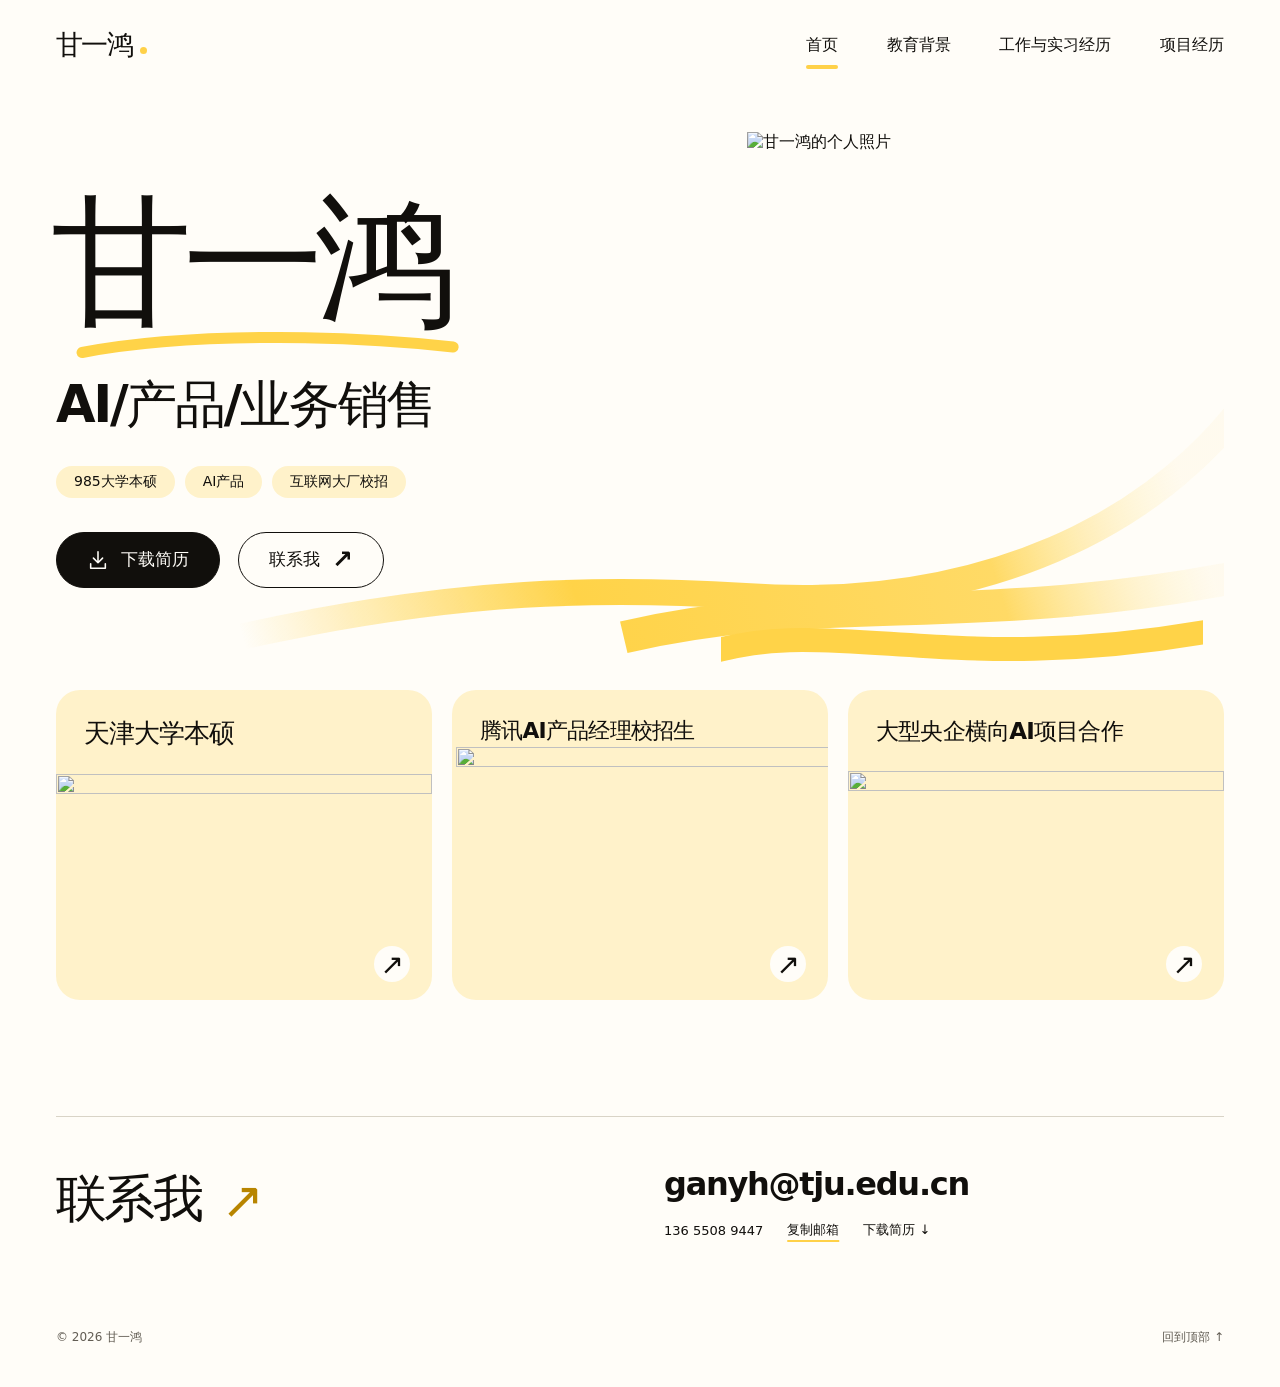
==== index.html @ 257f1004 "Publish standalone portfolio at /portfolio" ====
<!doctype html>
<html lang="zh-CN">
<head>
<meta charset="UTF-8">
<meta name="viewport" content="width=device-width, initial-scale=1, viewport-fit=cover">
<meta name="theme-color" content="#fffdf8">
<meta name="description" content="甘一鸿，天津大学本硕，职业方向：AI、产品、业务销售。腾讯Cheso与数势科技产品经历，以及国际工程合同风险分析系统企业合作项目。">
<meta property="og:title" content="首页 · 甘一鸿">
<meta property="og:description" content="天津大学本硕 · AI产品 · 互联网大厂校招">
<meta property="og:type" content="website">
<title>首页 · 甘一鸿</title>
<link rel="icon" href="assets/favicon.svg" type="image/svg+xml">
<link rel="stylesheet" href="theme.css">
<script src="app.js" defer></script>
<link rel="canonical" href="https://agan0615.github.io/portfolio/">
<meta property="og:url" content="https://agan0615.github.io/portfolio/">
<meta property="og:image" content="https://agan0615.github.io/portfolio/assets/portrait-hd.webp">
</head>
<body class="page-index">
<a class="skip-link" href="#main">跳转到主要内容</a>
<div class="reading-progress" aria-hidden="true"></div>
<header class="site-header" id="top"><div class="header-inner wrap">
<a class="brand" href="index.html" aria-label="甘一鸿的个人网站首页">甘一鸿<span class="brand-dot" aria-hidden="true"></span></a>
<button class="menu-toggle" type="button" aria-expanded="false" aria-controls="main-nav" hidden><span>菜单</span><span class="menu-lines" aria-hidden="true"></span></button>
<nav class="main-nav" id="main-nav" aria-label="主导航"><a href="index.html" aria-current="page">首页</a><a href="education.html">教育背景</a><a href="experience.html">工作与实习经历</a><a href="projects.html">项目经历</a></nav>
</div></header>
<main id="main"><section class="home-hero wrap" aria-labelledby="home-name">
<svg class="hero-ribbon" viewBox="0 0 1440 640" fill="none" aria-hidden="true"><defs><linearGradient id="ribbon-gold" x1="220" y1="600" x2="1330" y2="250" gradientUnits="userSpaceOnUse"><stop stop-color="#ffd348" stop-opacity="0"/><stop offset=".35" stop-color="#ffd348"/><stop offset=".78" stop-color="#ffda66"/><stop offset="1" stop-color="#fff4d1" stop-opacity=".25"/></linearGradient></defs><path d="M230 630C500 570 680 570 850 580C1130 600 1370 500 1495 300" stroke="url(#ribbon-gold)" stroke-width="32"/><path d="M700 631C950 572 1140 624 1495 549" stroke="url(#ribbon-gold)" stroke-width="40"/></svg>
<div class="home-intro hero-enter">
<h1 id="home-name">甘一鸿<svg viewBox="0 0 500 35" fill="none" aria-hidden="true"><path d="M14 27C140 3 332 3 483 20" stroke="#ffd348" stroke-width="14" stroke-linecap="round"/></svg></h1>
<p class="home-role home-directions">AI/产品/业务销售</p>
<ul class="personal-tags" aria-label="个人标签"><li>985大学本硕</li><li>AI产品</li><li>互联网大厂校招</li></ul>
<div class="hero-actions"><a class="button button-primary" href="assets/resume.pdf" download="甘一鸿-个人简历.pdf"><svg viewBox="0 0 24 24" fill="none" aria-hidden="true"><path d="M12 3v12m-5-5 5 5 5-5M4 16v5h16v-5" stroke="currentColor" stroke-width="1.7" stroke-linecap="round" stroke-linejoin="round"/></svg>下载简历</a><a class="button button-outline" href="#contact">联系我 <span aria-hidden="true">↗</span></a></div>
</div>
<div class="portrait-stage hero-enter" style="--enter-delay:120ms"><img class="profile-portrait" src="assets/portrait-hd.webp" width="1145" height="1374" alt="甘一鸿的个人照片" fetchpriority="high"><svg class="portrait-front-ribbon" viewBox="0 0 600 75" fill="none" aria-hidden="true"><path d="M-30 58C135 0 280 90 635 22" stroke="#ffd348" stroke-width="30"/></svg></div>
</section>
<nav class="chapter-gallery wrap" aria-label="了解我的经历">
<a class="chapter-link" href="education.html"><h2>天津大学本硕</h2><img src="assets/academic-art.webp" width="960" height="640" alt="" loading="lazy"><span class="chapter-arrow" aria-hidden="true">↗</span></a>
<a class="chapter-link" href="experience.html"><h2>腾讯AI产品经理校招生</h2><img src="assets/creative-art.webp" width="960" height="640" alt="" loading="lazy"><span class="chapter-arrow" aria-hidden="true">↗</span></a>
<a class="chapter-link" href="projects.html"><h2>大型央企横向<wbr>AI项目合作</h2><img src="assets/contract-art.webp" width="960" height="640" alt="" loading="lazy"><span class="chapter-arrow" aria-hidden="true">↗</span></a>
</nav>




</main>
<section class="contact-strip wrap" id="contact" aria-labelledby="contact-title">
<div><h2 id="contact-title">联系我<span aria-hidden="true">↗</span></h2></div>
<div class="contact-links"><a href="mailto:ganyh@tju.edu.cn" class="contact-email">ganyh@tju.edu.cn</a><div class="contact-small"><a href="tel:+8613655089447">136 5508 9447</a><button class="text-link" id="copy-email" type="button" hidden>复制邮箱</button><a href="assets/resume.pdf" download="甘一鸿-个人简历.pdf">下载简历 ↓</a></div><p class="copy-status" id="copy-status" role="status" aria-live="polite"></p></div>
</section>
<footer class="footer wrap"><span>© <span id="current-year">2026</span> 甘一鸿</span><a href="#top">回到顶部 ↑</a></footer>
<dialog class="image-dialog" aria-labelledby="image-dialog-title"><div class="image-dialog-heading"><h2 id="image-dialog-title">系统界面</h2><div class="image-dialog-actions"><button type="button" class="image-size-toggle" aria-pressed="false">原图尺寸</button><button type="button" class="dialog-close" aria-label="关闭大图">关闭 <span aria-hidden="true">×</span></button></div></div><div class="dialog-canvas" tabindex="0" aria-label="图片区域，可滚动查看"><img alt="" class="dialog-image"></div></dialog>
</body>
</html>
---- theme.css ----
:root {
  --paper: oklch(0.993 0.007 88);
  --ink: oklch(0.17 0.008 82);
  --muted: oklch(0.48 0.016 83);
  --yellow: oklch(0.88 0.157 88);
  --soft-yellow: oklch(0.965 0.055 89);
  --line: oklch(0.87 0.018 86);
  --ease: cubic-bezier(0.16,1,0.3,1);
  --page-width: 1376px;
  color-scheme: light;
  font-family: "Microsoft YaHei","PingFang SC","Noto Sans SC",system-ui,sans-serif;
  color: var(--ink);
  background: var(--paper);
  font-synthesis: none;
  -webkit-font-smoothing: antialiased;
  scroll-behavior: smooth;
  scroll-padding-top: 112px;
}
*,*::before,*::after { box-sizing: border-box; }
body { margin: 0; }
a { color: inherit; text-decoration: none; }
button { font: inherit; color: inherit; cursor: pointer; }
button,a { -webkit-tap-highlight-color: transparent; touch-action: manipulation; }
button { border: 0; }
img { display: block; max-width: 100%; }
svg { display: block; }
h1,h2,h3,h4,p,figure { margin: 0; }
h1,h2,h3,h4 { text-wrap: balance; }
p { line-height: 1.85; }
ul,ol { padding: 0; margin: 0; }
[hidden] { display: none !important; }
::selection { background: var(--yellow); color: var(--ink); }
:focus-visible { outline: 3px solid var(--ink); outline-offset: 6px; }
.wrap { width: min(calc(100% - 112px),var(--page-width)); margin-inline: auto; }
.sr-only { position: absolute; width: 1px; height: 1px; margin: -1px; overflow: hidden; clip: rect(0,0,0,0); white-space: nowrap; }
.skip-link { position: fixed; z-index: 100; top: -80px; left: 20px; padding: 14px 22px; color: var(--paper); background: var(--ink); border-radius: 8px; }
.skip-link:focus { top: 12px; }
.reading-progress { height: 3px; position: fixed; inset: 0 0 auto; z-index: 50; background: var(--yellow); transform: scaleX(var(--progress,0)); transform-origin: left; pointer-events: none; }
.site-header { position: sticky; top: 0; z-index: 30; background: var(--paper); transition: box-shadow 240ms var(--ease),background 240ms var(--ease); }
.site-header.is-scrolled { box-shadow: 0 1px 0 var(--line); background: oklch(0.993 0.007 88 / 0.96); backdrop-filter: blur(16px); }
.header-inner { min-height: 90px; display: flex; align-items: center; justify-content: space-between; gap: 32px; }
.brand { display: inline-flex; align-items: baseline; gap: 8px; white-space: nowrap; font-size: 27px; font-weight: 800; letter-spacing: -.06em; }
.brand-dot { width: 7px; height: 7px; border-radius: 50%; background: var(--yellow); }
.main-nav { display: flex; align-items: center; gap: clamp(22px,3.8vw,58px); }
.main-nav a { position: relative; padding: 19px 0; font-weight: 650; font-size: 16px; white-space: nowrap; }
.main-nav a::after { content: ""; position: absolute; bottom: 6px; left: 0; width: 100%; height: 4px; background: var(--yellow); transform: scaleX(0); transform-origin: left; transition: transform 230ms var(--ease); border-radius: 2px; }
.main-nav a[aria-current]::after,.main-nav a:hover::after { transform: scaleX(1); }
.menu-toggle { display: inline-flex; align-items: center; gap: 12px; min-height: 44px; background: transparent; padding: 4px 0 4px 16px; }
.menu-lines { display: block; width: 20px; height: 10px; border-block: 1.5px solid currentColor; transition: transform 200ms var(--ease); }
.menu-toggle[aria-expanded="true"] .menu-lines { transform: rotate(-12deg); }
.button { display: inline-flex; align-items: center; justify-content: center; gap: 12px; min-height: 56px; padding: 12px 30px; border-radius: 100px; font-size: 17px; font-weight: 650; border: 1.5px solid var(--ink); transition: transform 220ms var(--ease),background 220ms var(--ease),box-shadow 220ms var(--ease); }
.button svg { width: 22px; height: 22px; }
.button span[aria-hidden] { font-size: 25px; line-height: 1; }
.button-primary { color: var(--paper); background: var(--ink); }
.button-outline { background: transparent; }
.button-small { font-size: 14px; min-height: 46px; padding: 8px 22px; }
.text-link { display: inline-flex; gap: 12px; align-items: center; padding-block: 8px; background: transparent; border: 0; font-weight: 600; text-decoration: underline; text-decoration-color: var(--yellow); text-underline-offset: 6px; text-decoration-thickness: 2px; }
.home-hero { position: relative; isolation: isolate; background: var(--paper); min-height: 590px; display: grid; grid-template-columns: 1.2fr 1fr; align-items: center; gap: 16px; padding-block: 28px 32px; }
.hero-ribbon { position: absolute; inset: 0; height: 100%; width: 100%; z-index: -1; pointer-events: none; transform: translate3d(0,var(--hero-shift,0px),0); }
.home-intro { position: relative; z-index: 3; padding-block: 20px; }
.home-intro h1 { display: inline-block; position: relative; font-size: clamp(88px,11vw,156px); font-weight: 900; line-height: 1.2; letter-spacing: -.065em; margin-left: -.035em; padding-bottom: 16px; }
.home-intro h1 svg { position: absolute; left: 5%; bottom: 2px; width: 100%; height: 32px; z-index: -1; }
.home-role { font-size: clamp(38px,5vw,72px); font-weight: 800; letter-spacing: -.055em; line-height: 1.45; margin-top: 4px; white-space: nowrap; }
.home-role.home-directions { font-size: clamp(30px,4vw,58px); letter-spacing: -.045em; }
@media (max-width: 699px) {
  .home-role.home-directions { font-size: clamp(27px,8.2vw,42px); }
}
.personal-tags { display: flex; flex-wrap: wrap; gap: 10px; list-style: none; margin-top: 24px; }
.personal-tags li { background: var(--soft-yellow); padding: 7px 18px; border-radius: 100px; font-size: 14px; white-space: nowrap; }
.hero-actions { display: flex; flex-wrap: wrap; gap: 18px; margin-top: 34px; }
.portrait-stage { position: relative; align-self: end; justify-self: center; width: min(100%,430px); margin-bottom: 0; background: var(--paper); }
.original-portrait { width: 100%; height: auto; aspect-ratio: 5 / 6; mix-blend-mode: multiply; }
.portrait-front-ribbon { position: absolute; width: 112%; height: 60px; bottom: -22px; left: -6%; }
.chapter-gallery { display: grid; grid-template-columns: repeat(3,minmax(0,1fr)); gap: 20px; padding-top: 10px; padding-bottom: 16px; }
.chapter-link { position: relative; isolation: isolate; display: block; height: 310px; background: var(--soft-yellow); border-radius: 24px; overflow: hidden; transition: background 220ms var(--ease); }
.chapter-link h2 { position: relative; z-index: 2; padding: 26px 28px 0; font-size: clamp(22px,2.05vw,30px); line-height: 1.35; letter-spacing: -.035em; }
.chapter-link h2 span { display: block; font-size: .82em; margin-top: 3px; }
.chapter-link img { position: absolute; width: 100%; max-width: none; height: auto; left: 0; bottom: -25px; z-index: -1; transition: transform 600ms var(--ease); }
.chapter-link:nth-child(2) img { width: 102%; left: 1%; bottom: -3px; }
.chapter-link:nth-child(3) img { width: 100%; bottom: -22px; }
.chapter-arrow { position: absolute; right: 22px; bottom: 18px; width: 36px; height: 36px; display: grid; place-items: center; font-size: 28px; background: var(--paper); border-radius: 50%; transition: transform 220ms var(--ease); }
.page-heading { display: flex; align-items: center; justify-content: space-between; gap: 24px; padding-block: 48px 40px; }
.page-heading h1 { font-size: clamp(36px,4.2vw,60px); font-weight: 800; letter-spacing: -.06em; line-height: 1.25; }
.period-pill,.subtle-tag { display: inline-block; border-radius: 100px; background: var(--soft-yellow); padding: 7px 17px; font-size: 14px; font-weight: 500; white-space: nowrap; }
.page-anchors { display: flex; align-items: center; gap: 10px; }
.page-anchors a { font-size: 14px; padding: 10px 18px; border: 1px solid var(--line); border-radius: 100px; }
.page-anchors a:hover { background: var(--soft-yellow); border-color: var(--yellow); }
.image-frame { position: relative; overflow: hidden; background: oklch(0.96 0.018 87); }
.image-frame img { width: 100%; height: auto; }
.image-fallback { display: grid; place-items: center; min-height: 180px; padding: 24px; font-size: 15px; line-height: 1.6; text-align: center; color: var(--muted); overflow-wrap: anywhere; }
.education-hero { display: grid; grid-template-columns: .8fr 1.2fr; align-items: center; gap: 40px; padding-block: 20px 72px; }
.education-identity { position: relative; padding-left: 20px; }
.education-identity h2 { font-size: clamp(50px,5.8vw,84px); letter-spacing: -.065em; font-weight: 800; line-height: 1.2; }
.education-identity p { font-size: 27px; margin-top: 20px; }
.education-identity .subtle-tag { margin-top: 20px; }
.education-identity svg { width: 80%; margin-top: 20px; }
.education-photo { border-radius: 32px 100px 32px 32px; box-shadow: 18px 18px 0 var(--soft-yellow); }
.education-photo img { aspect-ratio: 1.5; object-fit: cover; }
.degree-section { max-width: 1060px; }
.degree-entry { display: grid; grid-template-columns: .75fr 1.5fr; gap: 48px; padding-block: 44px; border-top: 1px solid var(--line); }
.degree-label { display: flex; flex-direction: column; gap: 12px; }
.degree-label > span { font-size: 36px; font-weight: 750; letter-spacing: -.04em; }
.degree-label time { color: var(--muted); font-size: 15px; font-variant-numeric: tabular-nums; }
.degree-content h2 { font-size: 29px; display: flex; align-items: center; flex-wrap: wrap; gap: 16px; }
.degree-content p { max-width: 560px; font-size: 16px; color: var(--muted); }
.degree-school { margin-block: 12px 16px; }
.degree-content .text-link { margin-top: 18px; font-size: 14px; }
.award-section { position: relative; display: flex; align-items: center; justify-content: space-between; gap: 36px; padding: 28px 48px; margin-block: 56px 48px; border-radius: 24px; background: var(--yellow); }
.award-year { font-size: clamp(56px,7vw,100px); line-height: 1; font-weight: 800; letter-spacing: -.07em; }
.award-section h2 { font-size: clamp(24px,2.6vw,38px); letter-spacing: -.045em; }
.award-section > svg { width: 76px; height: 76px; }
.campus-wide { height: 330px; border-radius: 24px; }
.campus-wide img { height: 100%; object-fit: cover; object-position: 50% 57%; }
.career-case,.project-page { scroll-margin-top: 120px; }
.case-hero { position: relative; isolation: isolate; overflow: hidden; display: grid; grid-template-columns: 1fr 1fr; align-items: center; gap: 12px; padding: 50px 52px; background: var(--soft-yellow); border-radius: 32px; }
.case-hero-copy { z-index: 2; min-width: 0; }
.case-meta { font-size: 14px; color: var(--muted); margin-bottom: 18px; font-variant-numeric: tabular-nums; }
.case-hero h2 { font-size: clamp(48px,5.2vw,76px); line-height: 1.14; letter-spacing: -.06em; font-weight: 800; }
.tencent-hero h2 span { display: block; font-size: .9em; margin-top: 4px; letter-spacing: -.065em; }
.case-role { font-size: 22px; font-weight: 650; margin-top: 20px; line-height: 1.5; }
.case-summary { font-size: 16px; margin-top: 20px; max-width: 480px; color: oklch(0.4 0.02 83); }
.case-hero .button { margin-top: 24px; }
.case-hero-art { width: 116%; max-width: none; height: auto; margin-left: -4%; transform: rotate(-3deg); }
.case-body { display: grid; grid-template-columns: .7fr 1.3fr; gap: 68px; padding: 76px 24px 56px; }
.case-section-title h3 { font-size: 32px; letter-spacing: -.04em; }
.case-section-title > p { margin-top: 20px; max-width: 240px; color: var(--muted); font-size: 17px; }
.company-legal { display: block; font-size: 13px; color: var(--muted); margin-top: 32px; }
.feature-list { min-width: 0; }
.feature-detail { border-top: 1px solid var(--line); }
.feature-detail:last-child { border-bottom: 1px solid var(--line); }
.feature-detail summary { list-style: none; display: flex; align-items: center; justify-content: space-between; gap: 16px; cursor: pointer; padding: 23px 0; font-size: 23px; font-weight: 650; }
.feature-detail summary::-webkit-details-marker { display: none; }
.feature-detail summary small { display: block; font-size: 13px; font-weight: 400; color: var(--muted); margin-top: 7px; }
.detail-plus { width: 32px; height: 32px; flex: 0 0 auto; border-radius: 50%; background: var(--soft-yellow); display: grid; place-items: center; font-size: 22px; font-weight: 400; transition: transform 240ms var(--ease); }
.feature-detail[open] .detail-plus { transform: rotate(45deg); background: var(--yellow); }
.feature-detail > p { padding: 0 32px 25px 0; font-size: 15px; color: var(--muted); max-width: 65ch; }

/* Tencent: a quiet result overview, followed by three connected case chapters. */
.tencent-outcomes { display: grid; grid-template-columns: repeat(3, minmax(0, 1fr)); margin: 0; padding: 44px 24px 34px; }
.tencent-outcomes > div { display: flex; flex-direction: column-reverse; gap: 10px; padding: 0 30px; }
.tencent-outcomes > div:first-child { padding-left: 0; }
.tencent-outcomes > div + div { border-left: 1px solid var(--line); }
.tencent-outcomes dt { color: var(--muted); font-size: 13px; }
.tencent-outcomes dd { margin: 0; font-size: clamp(28px, 3.4vw, 46px); line-height: 1.2; font-weight: 650; letter-spacing: -.055em; white-space: nowrap; font-variant-numeric: tabular-nums; }
.tencent-outcomes .metric-unit { font-size: .57em; letter-spacing: 0; margin-left: 2px; }
.tencent-outcomes .metric-arrow { color: var(--muted); font-size: .65em; font-weight: 400; }
.case-body.tencent-story { padding-top: 36px; }
.tencent-chapter summary { gap: 18px; }
.chapter-number { color: var(--muted); font-size: 12px; font-weight: 400; align-self: flex-start; padding-top: 8px; font-variant-numeric: tabular-nums; }
.chapter-title { flex: 1; }
.tencent-chapter .detail-plus { flex-shrink: 0; }
.tencent-chapter .detail-copy { padding-left: 32px; padding-right: 0; }
.chapter-results { display: flex; flex-wrap: wrap; gap: 24px 28px; margin: 0; padding-top: 22px; }
.chapter-results > div { display: grid; grid-template-rows: auto 1fr; gap: 7px; flex: 1 1 140px; }
.chapter-results dt { grid-row: 2; }
.chapter-results dd { grid-row: 1; }
.chapter-results dt { color: var(--muted); font-size: 11px; line-height: 1.7; }
.chapter-results dd { margin: 0; color: var(--ink); font-size: 24px; line-height: 1.3; font-weight: 600; white-space: nowrap; font-variant-numeric: tabular-nums; letter-spacing: -.035em; }
.chapter-results dd > span { color: var(--muted); font-size: .7em; font-weight: 400; }
.chapter-results dd > .result-unit { margin-left: 3px; font-size: .55em; }

/* Publications use the visual language of files, with native PDF viewing/downloads. */
.publications { max-width: 1060px; margin-bottom: 52px; }
.publications-disclosure { border-top: 1px solid var(--line); border-bottom: 1px solid var(--line); }
.publications-disclosure > summary { display: flex; align-items: center; justify-content: space-between; gap: 20px; list-style: none; cursor: pointer; padding: 24px 0; }
.publications-disclosure > summary::-webkit-details-marker { display: none; }
.publications-label { display: flex; align-items: baseline; gap: 16px; font-size: 17px; font-weight: 600; }
.publication-count { color: var(--muted); font-size: 12px; font-weight: 400; }
.publications-action { display: flex; align-items: center; gap: 14px; font-size: 13px; font-weight: 500; }
.publications-action .detail-plus { width: 30px; height: 30px; font-size: 20px; }
.publications-disclosure[open] .detail-plus { transform: rotate(45deg); background: var(--yellow); }
.publication-list { display: grid; grid-template-columns: repeat(3, minmax(0, 1fr)); gap: 24px; padding-bottom: 28px; }
.publication-file { min-width: 0; display: grid; grid-template-columns: minmax(0, 1fr) 32px; align-items: start; column-gap: 8px; padding-top: 22px; border-top: 1px solid var(--line); }
.publication-open { display: grid; grid-template-columns: 31px minmax(0, 1fr); align-items: start; gap: 13px; min-width: 0; border-radius: 4px; }
.pdf-icon { width: 31px; height: 38px; color: var(--ink); }
.pdf-icon path { stroke: currentColor; stroke-width: 1.3; stroke-linejoin: round; }
.pdf-icon text { font: 600 9px Arial, sans-serif; fill: currentColor; }
.publication-info { display: block; min-width: 0; }
.publication-title { display: block; overflow: hidden; text-overflow: ellipsis; white-space: nowrap; font-size: 14px; font-weight: 600; line-height: 1.7; }
.publication-journal { display: block; color: var(--muted); font-size: 11px; line-height: 1.8; margin-top: 6px; }
.manuscript-note { white-space: nowrap; }
.publication-download { display: flex; align-items: center; justify-content: center; width: 32px; height: 32px; color: var(--muted); border-radius: 50%; transition: background .2s, color .2s; }
.publication-download svg { width: 16px; height: 16px; stroke: currentColor; stroke-width: 1.5; stroke-linecap: round; stroke-linejoin: round; }
.publication-open:hover .publication-title { text-decoration: underline; text-underline-offset: 4px; }
.publication-download:hover { color: var(--ink); background: var(--yellow); }
@media (max-width: 1000px) {
  .tencent-outcomes > div { padding-inline: 20px; }
  .publication-list { grid-template-columns: 1fr; gap: 0; padding-bottom: 12px; }
  .publication-file { padding-block: 18px; }
  .publication-journal { margin-top: 3px; }
}
@media (max-width: 699px) {
  .tencent-outcomes { grid-template-columns: 1fr; padding: 26px 0 0; }
  .tencent-outcomes > div { flex-direction: row-reverse; justify-content: space-between; align-items: center; gap: 16px; padding: 19px 0; }
  .tencent-outcomes > div + div { border-left: 0; border-top: 1px solid var(--line); }
  .tencent-outcomes dt { max-width: 126px; font-size: 12px; text-align: right; }
  .tencent-outcomes dd { font-size: 30px; letter-spacing: -.04em; }
  .case-body.tencent-story { padding-top: 28px; }
  .tencent-chapter .detail-copy { padding-left: 0; }
  .chapter-number { padding-top: 5px; font-size: 11px; }
  .chapter-results { gap: 20px; padding-top: 20px; }
  .chapter-results > div { flex-basis: 110px; }
  .chapter-results dd { font-size: 23px; }
  .publications { margin-bottom: 28px; }
  .publications-disclosure > summary { padding-block: 21px; gap: 12px; }
  .publications-label { gap: 10px; font-size: 16px; }
  .publications-action { gap: 8px; font-size: 12px; }
}
.career-media { display: grid; grid-template-columns: 3fr 1fr; gap: 20px; }
.cheso-preview { aspect-ratio: 2.65; border-radius: 20px; }
.cheso-preview img { position: absolute; top: 0; left: -100%; width: 200%; max-width: none; height: auto; }
.tencent-photo { border-radius: 20px; }
.tencent-photo img { position: absolute; inset: 0; width: 100%; height: 100%; object-fit: cover; object-position: 50% 55%; }
.shushi-section { padding-top: 104px; }
.company-heading { display: flex; align-items: center; justify-content: space-between; gap: 32px; padding: 0 20px; }
.company-heading h2 { font-size: clamp(40px,4vw,58px); letter-spacing: -.06em; }
.company-heading .case-meta { margin-bottom: 10px; }
.company-heading .case-role { margin-top: 12px; }
.company-heading .company-legal { margin-top: 14px; }
.company-heading > img { width: 180px; height: auto; }
.poc-results { display: grid; grid-template-columns: repeat(3,minmax(0,1fr)); background: var(--ink); color: var(--paper); padding: 36px 48px; border-radius: 24px; margin-top: 40px; gap: 32px; }
.poc-results strong { display: block; font-size: clamp(42px,5vw,72px); font-weight: 750; letter-spacing: -.065em; line-height: 1.2; font-variant-numeric: tabular-nums; }
.poc-results strong span { color: var(--yellow); font-size: .6em; margin-left: 4px; }
.poc-results p { font-size: 14px; opacity: .8; margin-top: 10px; }
.product-story { display: grid; grid-template-columns: 1fr 1.1fr; gap: 64px; align-items: center; margin-top: 72px; }
.product-story h3,.ada-section h3 { font-size: 38px; letter-spacing: -.05em; }
.product-description { font-size: 17px; color: var(--muted); margin-top: 12px; }
.product-story h4 { font-size: 16px; margin-top: 26px; margin-bottom: 8px; }
.product-story-copy > p:not(.product-description),.ada-content p { font-size: 15px; color: var(--muted); }
.product-story .text-link { font-size: 14px; margin-top: 20px; }
.swift-preview { border-radius: 24px; padding: 12px; background: oklch(0.95 0.02 260); transform: rotate(2deg); box-shadow: 0 18px 40px oklch(0.25 0.02 260 / .07); }
.swift-preview img { border-radius: 12px; }
.ada-section { display: grid; grid-template-columns: .7fr 1.3fr; gap: 64px; margin-top: 72px; padding: 42px 0 0; border-top: 1px solid var(--line); }
.ada-section .product-description { max-width: 260px; }
.ada-content p + p { margin-top: 20px; }
.ada-content strong { color: var(--ink); font-weight: 650; }
.contract-hero { grid-template-columns: 1.25fr .9fr; }
.contract-hero h2 { font-size: clamp(36px,4.2vw,60px); line-height: 1.3; }
.contract-hero .case-hero-art { width: 120%; margin-left: -8%; }
.project-results { display: grid; grid-template-columns: repeat(4,minmax(0,1fr)); gap: 28px; padding: 50px 20px 28px; }
.project-results strong { display: block; font-size: clamp(34px,4.2vw,62px); line-height: 1.2; letter-spacing: -.055em; font-weight: 750; font-variant-numeric: tabular-nums; }
.project-results strong span { font-size: 16px; font-weight: 500; margin-left: 5px; letter-spacing: 0; }
.project-results p { font-size: 13px; color: var(--muted); margin-top: 12px; }
.results-note { font-size: 13px; color: var(--muted); padding-inline: 20px; line-height: 1.8; }
.project-report { display: block; padding: 28px; margin-top: 48px; border-radius: 24px; background: var(--soft-yellow); }
.project-report img { border-radius: 12px; }
.media-zoom { cursor: zoom-in; }
.zoom-hint { position: absolute; bottom: 20px; right: 20px; padding: 8px 16px; font-size: 12px; border-radius: 100px; background: var(--ink); color: var(--paper); opacity: 0; transform: translateY(5px); transition: opacity 200ms var(--ease),transform 200ms var(--ease); }
.media-zoom:hover .zoom-hint,.media-zoom:focus-visible .zoom-hint { opacity: 1; transform: translateY(0); }
.project-method { display: grid; grid-template-columns: .45fr 1.55fr; gap: 64px; padding: 72px 20px; }
.project-method h3,.project-outcome h3 { font-size: 30px; letter-spacing: -.04em; }
.project-method > div > p { font-size: 16px; color: var(--muted); max-width: 70ch; }
.solution-flow { display: grid; grid-template-columns: repeat(4,minmax(0,1fr)); list-style: none; margin-top: 40px; gap: 20px; }
.solution-flow li { position: relative; padding-top: 16px; border-top: 2px solid var(--yellow); }
.solution-flow li > span { font-size: 13px; color: var(--muted); }
.solution-flow h4 { font-size: 18px; margin-top: 8px; }
.solution-flow p { font-size: 12px; color: var(--muted); margin-top: 4px; }
.project-outcome { display: grid; grid-template-columns: .8fr 1.2fr; gap: 56px; align-items: center; padding: 42px; border-radius: 24px; background: var(--soft-yellow); }
.time-comparison { margin-top: 20px; display: flex; align-items: baseline; flex-wrap: wrap; gap: 12px; font-size: 23px; line-height: 1.7; }
.time-comparison strong { display: block; width: 100%; font-size: 42px; letter-spacing: -.055em; font-weight: 750; }
.project-outcome > div > p:last-child { font-size: 14px; color: var(--muted); max-width: 350px; margin-top: 20px; }
.project-outcome .image-frame { display: block; border-radius: 12px; box-shadow: 0 12px 30px oklch(0.3 0.03 82 / .06); }
.contact-strip { display: grid; grid-template-columns: 1fr 1fr; gap: 48px; align-items: start; border-top: 1px solid var(--line); padding-top: 48px; margin-top: 100px; }
.contact-strip h2 { display: inline-flex; gap: 20px; align-items: center; font-size: clamp(36px,4vw,54px); letter-spacing: -.05em; }
.contact-strip h2 span { color: oklch(0.65 0.14 83); font-weight: 400; }
.contact-email { font-size: clamp(22px,2.5vw,34px); font-weight: 650; letter-spacing: -.04em; }
.contact-small { display: flex; gap: 24px; flex-wrap: wrap; align-items: center; margin-top: 18px; font-size: 13px; }
.contact-small .text-link { font-weight: 400; padding: 0; }
.copy-status { min-height: 28px; margin-top: 8px; font-size: 12px; color: var(--muted); }
.footer { display: flex; justify-content: space-between; align-items: center; gap: 24px; padding-block: 40px 28px; color: var(--muted); font-size: 12px; }
.footer a { min-height: 44px; display: inline-flex; align-items: center; }
.image-dialog { width: min(95vw,1420px); max-height: 92dvh; padding: 20px; border: 1px solid var(--line); border-radius: 18px; background: var(--paper); color: var(--ink); box-shadow: 0 30px 80px oklch(0.1 0.01 80 / .2); overscroll-behavior: contain; }
.image-dialog::backdrop { background: oklch(0.18 0.01 80 / .7); backdrop-filter: blur(8px); }
.image-dialog-heading { display: flex; align-items: center; justify-content: space-between; gap: 20px; margin-bottom: 16px; }
.image-dialog h2 { font-size: 16px; }
.dialog-close { min-height: 44px; background: var(--soft-yellow); border-radius: 50px; padding: 8px 18px; font-size: 14px; white-space: nowrap; }
.dialog-image { width: 100%; height: auto; border-radius: 8px; }
.hero-enter { animation: entrance 760ms var(--ease) both; animation-delay: var(--enter-delay,0ms); }
.will-reveal { opacity: 0; transform: translateY(24px); transition: opacity 700ms var(--ease),transform 700ms var(--ease); }
.is-revealed { opacity: 1; transform: none; }
@keyframes entrance { from { opacity: 0; transform: translateY(20px); } to { opacity: 1; transform: translateY(0); } }
@media (hover: hover) and (pointer: fine) {
  .button:hover { transform: translateY(-3px); box-shadow: 0 7px 0 oklch(0.88 0.157 88 / .5); }
  .button-outline:hover { background: var(--soft-yellow); }
  .chapter-link:hover { background: oklch(0.94 0.09 88); }
  .chapter-link:hover img { transform: translateY(-8px) rotate(-1.5deg); }
  .chapter-link:hover .chapter-arrow { transform: rotate(45deg); }
}
@media (min-width: 1600px) {
  .home-hero { min-height: 660px; }
  .portrait-stage { width: 460px; }
  .chapter-link { height: 330px; }
}
@media (max-width: 1100px) {
  .wrap { width: calc(100% - 72px); }
  .header-inner { min-height: 80px; }
  .main-nav { gap: 24px; }
  .main-nav a { font-size: 14px; }
  .home-hero { min-height: 520px; }
  .home-intro h1 { font-size: 118px; }
  .home-role { font-size: 52px; }
  .personal-tags { gap: 7px; margin-top: 20px; }
  .personal-tags li { padding: 6px 12px; font-size: 12px; }
  .hero-actions { gap: 12px; margin-top: 26px; }
  .button { min-height: 50px; padding: 10px 23px; font-size: 15px; }
  .portrait-stage { width: min(100%,370px); }
  .chapter-link { height: 260px; border-radius: 20px; }
  .chapter-link h2 { font-size: 23px; padding: 22px 22px 0; }
  .case-hero { padding: 40px 36px; }
  .case-body { padding-inline: 12px; gap: 40px; }
  .case-hero h2 { font-size: 60px; }
  .contract-hero h2 { font-size: 44px; }
  .product-story { gap: 36px; }
  .project-method { gap: 36px; padding-inline: 0; }
  .project-outcome { gap: 32px; padding: 32px; }
}
@media (max-width: 850px) {
  .wrap { width: calc(100% - 48px); }
  .main-nav { gap: 20px; }
  .brand { font-size: 24px; }
  .home-hero { min-height: 470px; grid-template-columns: 1.15fr 1fr; }
  .home-intro h1 { font-size: 94px; }
  .home-role { font-size: 43px; }
  .personal-tags { gap: 6px; }
  .personal-tags li { font-size: 11px; padding: 6px 9px; }
  .hero-actions .button { padding: 10px 19px; font-size: 14px; }
  .portrait-stage { margin-bottom: 22px; }
  .chapter-gallery { gap: 14px; }
  .chapter-link { height: 220px; border-radius: 16px; }
  .chapter-link h2 { font-size: 20px; padding: 20px 18px 0; }
  .chapter-link h2 span { font-size: .75em; }
  .chapter-arrow { right: 14px; bottom: 12px; font-size: 23px; width: 30px; height: 30px; }
  .page-heading { padding-block: 36px 30px; }
  .education-hero { gap: 28px; }
  .education-identity { padding-left: 0; }
  .education-identity h2 { font-size: 56px; }
  .education-photo { border-radius: 24px 70px 24px 24px; box-shadow: 10px 10px 0 var(--soft-yellow); }
  .degree-entry { gap: 32px; }
  .degree-content h2 { font-size: 25px; }
  .award-section { padding: 24px 32px; gap: 24px; }
  .award-section > svg { width: 48px; }
  .case-hero { padding: 32px 28px; }
  .case-hero h2 { font-size: 52px; }
  .case-role { font-size: 19px; }
  .case-summary { font-size: 14px; line-height: 1.9; }
  .case-body { grid-template-columns: .65fr 1.35fr; gap: 32px; padding-block: 48px; }
  .case-section-title h3 { font-size: 27px; }
  .case-section-title > p { font-size: 15px; }
  .feature-detail summary { font-size: 21px; }
  .feature-detail > p { padding-right: 0; }
  .company-heading { padding: 0; }
  .poc-results { padding: 30px; }
  .product-story { gap: 30px; }
  .product-story h3,.ada-section h3 { font-size: 32px; }
  .ada-section { gap: 32px; grid-template-columns: .7fr 1.3fr; }
  .contract-hero { grid-template-columns: 1.35fr 1fr; }
  .contract-hero h2 { font-size: 36px; }
  .project-results { gap: 16px; padding-inline: 0; }
  .project-results strong { font-size: 39px; }
  .project-results strong span { font-size: 13px; margin-left: 3px; }
  .project-results p { font-size: 12px; }
  .results-note { padding: 0; }
  .project-report { padding: 16px; }
  .project-method { grid-template-columns: 1fr; gap: 24px; padding-block: 52px; }
  .project-outcome { grid-template-columns: 1fr; padding: 32px; }
  .time-comparison strong { width: auto; }
  .project-outcome > div > p:last-child { max-width: 100%; }
  .contact-strip { gap: 24px; margin-top: 76px; }
}
@media (max-width: 699px) {
  :root { scroll-padding-top: 90px; }
  .wrap { width: calc(100% - 40px); }
  .header-inner { min-height: 72px; gap: 16px; flex-wrap: wrap; }
  .brand { font-size: 24px; }
  .site-header { position: relative; }
  html[data-enhanced] .site-header { position: sticky; }
  .main-nav { width: 100%; gap: 4px; display: grid; grid-template-columns: 1fr 1fr; padding-bottom: 16px; }
  .main-nav a { font-size: 14px; padding: 12px 8px; }
  .main-nav a::after { bottom: 5px; left: 8px; width: 28px; height: 3px; }
  html[data-enhanced] .main-nav { display: none; position: absolute; left: 0; top: 100%; padding: 12px 20px 20px; background: var(--paper); border-bottom: 1px solid var(--line); box-shadow: 0 12px 20px oklch(0.2 0.02 85 / .04); }
  html[data-enhanced] .main-nav.is-open { display: grid; }
  .home-hero { grid-template-columns: 1fr; gap: 0; padding-top: 20px; padding-bottom: 0; min-height: 0; }
  .home-intro { padding: 8px 0 0; }
  .home-intro h1 { font-size: clamp(84px,23vw,134px); line-height: 1.2; padding-bottom: 12px; }
  .home-intro h1 svg { height: 23px; bottom: 1px; }
  .home-role { font-size: clamp(36px,9.5vw,55px); line-height: 1.5; margin-top: 6px; }
  .personal-tags { margin-top: 16px; gap: 6px; }
  .personal-tags li { font-size: 11px; padding: 6px 10px; }
  .hero-actions { margin-top: 22px; gap: 12px; }
  .hero-actions .button { min-height: 46px; padding: 10px 22px; font-size: 14px; }
  .hero-actions svg { width: 18px; }
  .portrait-stage { width: 240px; justify-self: end; margin-top: 24px; margin-right: 15px; margin-bottom: 18px; }
  .portrait-front-ribbon { height: 45px; bottom: -16px; }
  .hero-ribbon { display: none; }
  .chapter-gallery { grid-template-columns: 1fr; gap: 16px; padding-top: 16px; }
  .chapter-link { height: 210px; border-radius: 20px; }
  .chapter-link h2 { font-size: 25px; padding: 24px 24px 0; max-width: 80%; }
  .chapter-link h2 span { font-size: .78em; }
  .chapter-link img { width: 75%; left: auto; right: -12%; bottom: -25px; }
  .chapter-link:nth-child(2) img { width: 76%; left: auto; right: -8%; bottom: -8px; }
  .chapter-link:nth-child(3) img { width: 80%; right: -15%; bottom: -26px; }
  .chapter-arrow { right: auto; left: 24px; bottom: 22px; width: 34px; height: 34px; font-size: 25px; }
  .page-heading { padding-block: 28px 28px; flex-wrap: wrap; gap: 20px; }
  .page-heading h1 { font-size: clamp(31px,8.3vw,42px); }
  .period-pill { font-size: 12px; padding: 6px 12px; }
  .education-hero { grid-template-columns: 1fr; padding-block: 0 44px; gap: 28px; }
  .education-identity h2 { font-size: 64px; }
  .education-identity p { font-size: 22px; margin-top: 12px; }
  .education-identity .subtle-tag { margin-top: 12px; }
  .education-identity svg { width: 230px; margin-top: 10px; }
  .education-photo { border-radius: 20px 60px 20px 20px; margin-right: 10px; }
  .degree-entry { grid-template-columns: 1fr; gap: 20px; padding-block: 30px; }
  .degree-label { flex-direction: row; align-items: center; justify-content: space-between; gap: 12px; }
  .degree-label > span { font-size: 25px; }
  .degree-label time { font-size: 12px; }
  .degree-content h2 { font-size: 25px; gap: 12px; }
  .degree-content p { font-size: 14px; }
  .degree-school { margin-block: 8px 12px; }
  .award-section { flex-wrap: wrap; gap: 16px; padding: 24px; margin-block: 32px; }
  .award-year { font-size: 64px; }
  .award-section h2 { font-size: 23px; }
  .award-section > svg { position: absolute; right: 24px; top: 22px; height: 50px; }
  .campus-wide { height: 230px; border-radius: 20px; }
  .page-anchors a { font-size: 12px; padding: 8px 14px; }
  .case-hero { grid-template-columns: 1fr; padding: 28px 24px 0; border-radius: 24px; gap: 0; }
  .case-hero h2 { font-size: 54px; }
  .case-role { margin-top: 16px; font-size: 19px; }
  .case-meta { font-size: 12px; margin-bottom: 14px; }
  .case-summary { margin-top: 16px; font-size: 14px; }
  .case-hero .button { margin-top: 20px; }
  .case-hero-art { width: 114%; margin-left: -4%; margin-top: 12px; }
  .case-body { grid-template-columns: 1fr; gap: 28px; padding: 36px 0; }
  .case-section-title > p { max-width: 100%; margin-top: 12px; font-size: 14px; }
  .case-section-title .company-legal { margin-top: 12px; font-size: 11px; }
  .feature-detail summary { padding: 21px 0; font-size: 21px; }
  .feature-detail > p { font-size: 14px; }
  .career-media { grid-template-columns: 1fr; gap: 16px; }
  .cheso-preview { border-radius: 16px; }
  .tencent-photo { height: 180px; border-radius: 16px; }
  .tencent-photo img { object-position: 50% 62%; }
  .shushi-section { padding-top: 64px; }
  .company-heading { align-items: flex-start; gap: 12px; }
  .company-heading h2 { font-size: 38px; }
  .company-heading > img { width: 80px; margin-top: 36px; }
  .company-heading .case-role { font-size: 17px; }
  .company-heading .company-legal { font-size: 11px; }
  .poc-results { padding: 24px 18px; gap: 14px; border-radius: 18px; margin-top: 28px; }
  .poc-results strong { font-size: 36px; }
  .poc-results p { font-size: 10px; margin-top: 8px; }
  .product-story { grid-template-columns: 1fr; gap: 28px; margin-top: 40px; }
  .product-story h3,.ada-section h3 { font-size: 32px; }
  .product-description { font-size: 15px; }
  .product-story-copy > p:not(.product-description),.ada-content p { font-size: 14px; }
  .swift-preview { margin-inline: 5px; border-radius: 18px; padding: 8px; }
  .ada-section { grid-template-columns: 1fr; gap: 20px; margin-top: 40px; padding-top: 32px; }
  .ada-section .product-description { max-width: none; }
  .contract-hero { grid-template-columns: 1fr; }
  .contract-hero h2 { font-size: clamp(29px,7.7vw,42px); }
  .contract-hero .case-hero-art { width: 110%; margin-left: -1%; }
  .project-results { grid-template-columns: 1fr 1fr; padding: 32px 0 24px; gap: 28px 16px; }
  .project-results strong { font-size: 42px; }
  .project-results strong span { font-size: 13px; }
  .project-results p { font-size: 11px; margin-top: 8px; }
  .results-note { font-size: 11px; }
  .project-report { padding: 10px; border-radius: 16px; margin-top: 28px; }
  .project-report img { border-radius: 8px; }
  .project-method { padding-block: 36px; gap: 20px; }
  .project-method h3,.project-outcome h3 { font-size: 25px; }
  .project-method > div > p { font-size: 14px; }
  .solution-flow { grid-template-columns: 1fr 1fr; gap: 24px 16px; margin-top: 24px; }
  .solution-flow h4 { font-size: 17px; }
  .solution-flow p { font-size: 11px; }
  .project-outcome { padding: 24px; gap: 24px; border-radius: 20px; }
  .time-comparison { font-size: 20px; }
  .time-comparison strong { font-size: 34px; }
  .project-outcome > div > p:last-child { font-size: 13px; }
  .zoom-hint { opacity: 1; transform: none; bottom: 10px; right: 10px; padding: 6px 10px; font-size: 10px; }
  .contact-strip { grid-template-columns: 1fr; gap: 28px; padding-top: 32px; margin-top: 60px; }
  .contact-strip h2 { font-size: 36px; }
  .contact-email { font-size: 27px; }
  .contact-small { gap: 18px; font-size: 12px; margin-top: 12px; }
  .footer { padding-top: 24px; padding-bottom: 20px; font-size: 11px; }
  .image-dialog { padding: 12px; width: calc(100vw - 20px); }
  .image-dialog h2 { font-size: 13px; }
  .image-dialog-heading { gap: 12px; }
}
@media (max-width: 359px) {
  .wrap { width: calc(100% - 32px); }
  .home-intro h1 { font-size: 83px; }
  .home-role { font-size: 36px; }
  .personal-tags { gap: 5px; }
  .personal-tags li { padding: 5px 7px; font-size: 10px; }
  .hero-actions .button { padding: 10px 18px; font-size: 13px; }
  .portrait-stage { width: 215px; margin-right: 4px; }
  .chapter-link h2 { font-size: 23px; }
  .project-results strong { font-size: 36px; }
  .poc-results strong { font-size: 30px; }
  .poc-results { padding-inline: 14px; gap: 10px; }
  .case-hero { padding-inline: 20px; }
  .contact-small { gap: 14px; }
}
@media (prefers-reduced-motion: reduce) {
  :root { scroll-behavior: auto; }
  *,*::before,*::after { animation: none !important; transition: none !important; }
  .will-reveal { opacity: 1; transform: none; }
  .hero-ribbon { transform: none; }
}


/* Fourth revision: high definition assets and progressive detail disclosure. */
.portrait-stage { background: transparent; }
.profile-portrait { width: 100%; height: auto; aspect-ratio: 1145 / 1374; }
.chapter-link:nth-child(2) h2 { white-space: nowrap; font-size: clamp(15px,1.7vw,25px); }
.chapter-link:nth-child(3) h2 { font-size: clamp(19px,1.8vw,26px); }
.education-photo img { aspect-ratio: 2.5; object-position: center; }
.scholarships { max-width: 1060px; display: grid; grid-template-columns: .75fr 1.5fr; gap: 48px; border-top: 1px solid var(--line); padding-block: 26px; margin-top: 8px; margin-bottom: 40px; }
.scholarships h2 { font-size: 17px; font-weight: 600; color: var(--muted); }
.scholarships ul { list-style: none; display: flex; flex-wrap: wrap; gap: 12px 30px; }
.scholarships li { font-size: 14px; line-height: 1.8; }
.scholarships li span { color: var(--muted); margin-right: 10px; font-size: 12px; }
.campus-wide { max-width: 960px; height: auto; aspect-ratio: 1920 / 685; }
.campus-wide img { object-position: center; }
.cheso-preview { aspect-ratio: 2.25; }
.cheso-preview img { position: absolute; inset: 0; width: 100%; height: 100%; max-width: 100%; object-fit: cover; object-position: top; }
.internship-story { align-items: start; }
.internship-details { margin-top: 24px; }
.internship-details .feature-detail summary { padding: 20px 0; font-size: 19px; line-height: 1.5; }
.internship-details .feature-detail summary small { font-size: 12px; line-height: 1.7; font-weight: 400; }
.detail-copy { padding: 0 32px 26px 0; }
.detail-copy p { font-size: 15px; color: var(--muted); }
.detail-copy p + p { margin-top: 14px; }
.detail-copy strong { font-weight: 650; color: var(--ink); }
.ada-section .internship-details { margin-top: 0; }
.project-report { max-width: 1120px; margin-inline: auto; background: oklch(0.19 0.006 83); padding: 12px; }
.roadmap-disclosure { margin: 0 0 56px; border-block: 1px solid var(--line); }
.roadmap-disclosure > summary { list-style: none; display: flex; align-items: center; justify-content: space-between; gap: 24px; cursor: pointer; padding: 26px 20px; }
.roadmap-disclosure > summary::-webkit-details-marker { display: none; }
.roadmap-disclosure summary strong { display: block; font-size: 25px; font-weight: 650; letter-spacing: -.03em; }
.roadmap-disclosure summary small { display: block; margin-top: 8px; font-size: 13px; font-weight: 400; color: var(--muted); }
.roadmap-action { display: grid; place-items: center; flex: 0 0 40px; width: 40px; height: 40px; font-size: 26px; border-radius: 50%; background: var(--soft-yellow); transition: transform 220ms var(--ease); }
.roadmap-disclosure[open] .roadmap-action { transform: rotate(45deg); background: var(--yellow); }
.roadmap-disclosure[open] .roadmap-panel { animation: entrance 300ms var(--ease); }
.roadmap-panel { padding: 0 20px 20px; }
.roadmap-scroll { max-height: 480px; overflow: auto; overscroll-behavior: contain; scrollbar-gutter: stable; border: 1px solid var(--line); border-radius: 16px; background: var(--paper); }
.roadmap-scroll .image-frame { display: block; max-width: 850px; margin-inline: auto; background: var(--paper); }
.roadmap-scroll img { width: 100%; height: auto; }
.roadmap-full-link { display: flex; align-items: center; justify-content: space-between; gap: 20px; min-height: 48px; padding: 14px 0 0; font-size: 14px; font-weight: 600; }
@media (max-width: 850px) {
  .scholarships { gap: 32px; }
  .internship-details .feature-detail summary { font-size: 17px; }
  .detail-copy { padding-right: 0; }
  .detail-copy p { font-size: 14px; }
}
@media (max-width: 699px) {
  .chapter-link:nth-child(2) h2 { font-size: clamp(19px,5.2vw,25px); max-width: none; padding-right: 16px; }
  .chapter-link:nth-child(3) h2 { max-width: 85%; font-size: 23px; }
  .profile-portrait { aspect-ratio: 1145 / 1374; }
  .education-photo img { aspect-ratio: 2.1; }
  .scholarships { grid-template-columns: 1fr; gap: 16px; padding-block: 24px; margin-bottom: 24px; }
  .scholarships ul { gap: 10px; flex-direction: column; }
  .scholarships li { font-size: 13px; }
  .campus-wide { aspect-ratio: 2; }
  .cheso-preview { aspect-ratio: 1.8; }
  .internship-details .feature-detail summary { font-size: 18px; padding-block: 19px; }
  .detail-copy { padding-bottom: 24px; }
  .detail-copy p,.ada-content .detail-copy p { font-size: 14px; }
  .project-report { padding: 8px; }
  .roadmap-disclosure { margin-bottom: 32px; }
  .roadmap-disclosure > summary { padding: 22px 0; gap: 16px; }
  .roadmap-disclosure summary strong { font-size: 22px; }
  .roadmap-disclosure summary small { font-size: 11px; line-height: 1.7; max-width: 230px; }
  .roadmap-panel { padding: 0 0 16px; }
  .roadmap-scroll { max-height: 400px; border-radius: 12px; }
  .roadmap-full-link { font-size: 13px; }
}
@media (prefers-reduced-motion: reduce) {
  .roadmap-disclosure[open] .roadmap-panel { animation: none; }
}


.image-dialog-actions { display: flex; align-items: center; gap: 10px; flex: 0 0 auto; }
.image-size-toggle { min-height: 44px; padding: 8px 16px; border: 1px solid var(--line); border-radius: 100px; background: transparent; font-size: 13px; white-space: nowrap; }
.image-size-toggle[aria-pressed="true"] { background: var(--soft-yellow); }
.dialog-canvas { max-height: calc(92dvh - 110px); overflow: auto; overscroll-behavior: contain; scrollbar-gutter: stable; border-radius: 8px; }
.image-dialog.is-zoomed .dialog-image { width: auto; height: auto; max-width: none; }
@media (max-width: 699px) {
  .image-dialog-heading { align-items: flex-start; }
  .image-dialog h2 { font-size: 12px; line-height: 1.7; }
  .image-dialog-actions { gap: 6px; }
  .image-size-toggle,.dialog-close { padding: 7px 11px; font-size: 12px; }
  .dialog-canvas { max-height: calc(92dvh - 130px); }
}


/* Report sample: actual browser capture with native playback controls. */
.project-outcome .report-demo { min-width: 0; }
.report-demo { position: relative; overflow: hidden; border-radius: 14px; background: var(--paper); box-shadow: 0 12px 30px oklch(0.3 0.03 82 / .06); }
.report-video { display: block; width: 100%; height: auto; aspect-ratio: 1920 / 1230; background: var(--paper); }
.project-report { max-width: 960px; }
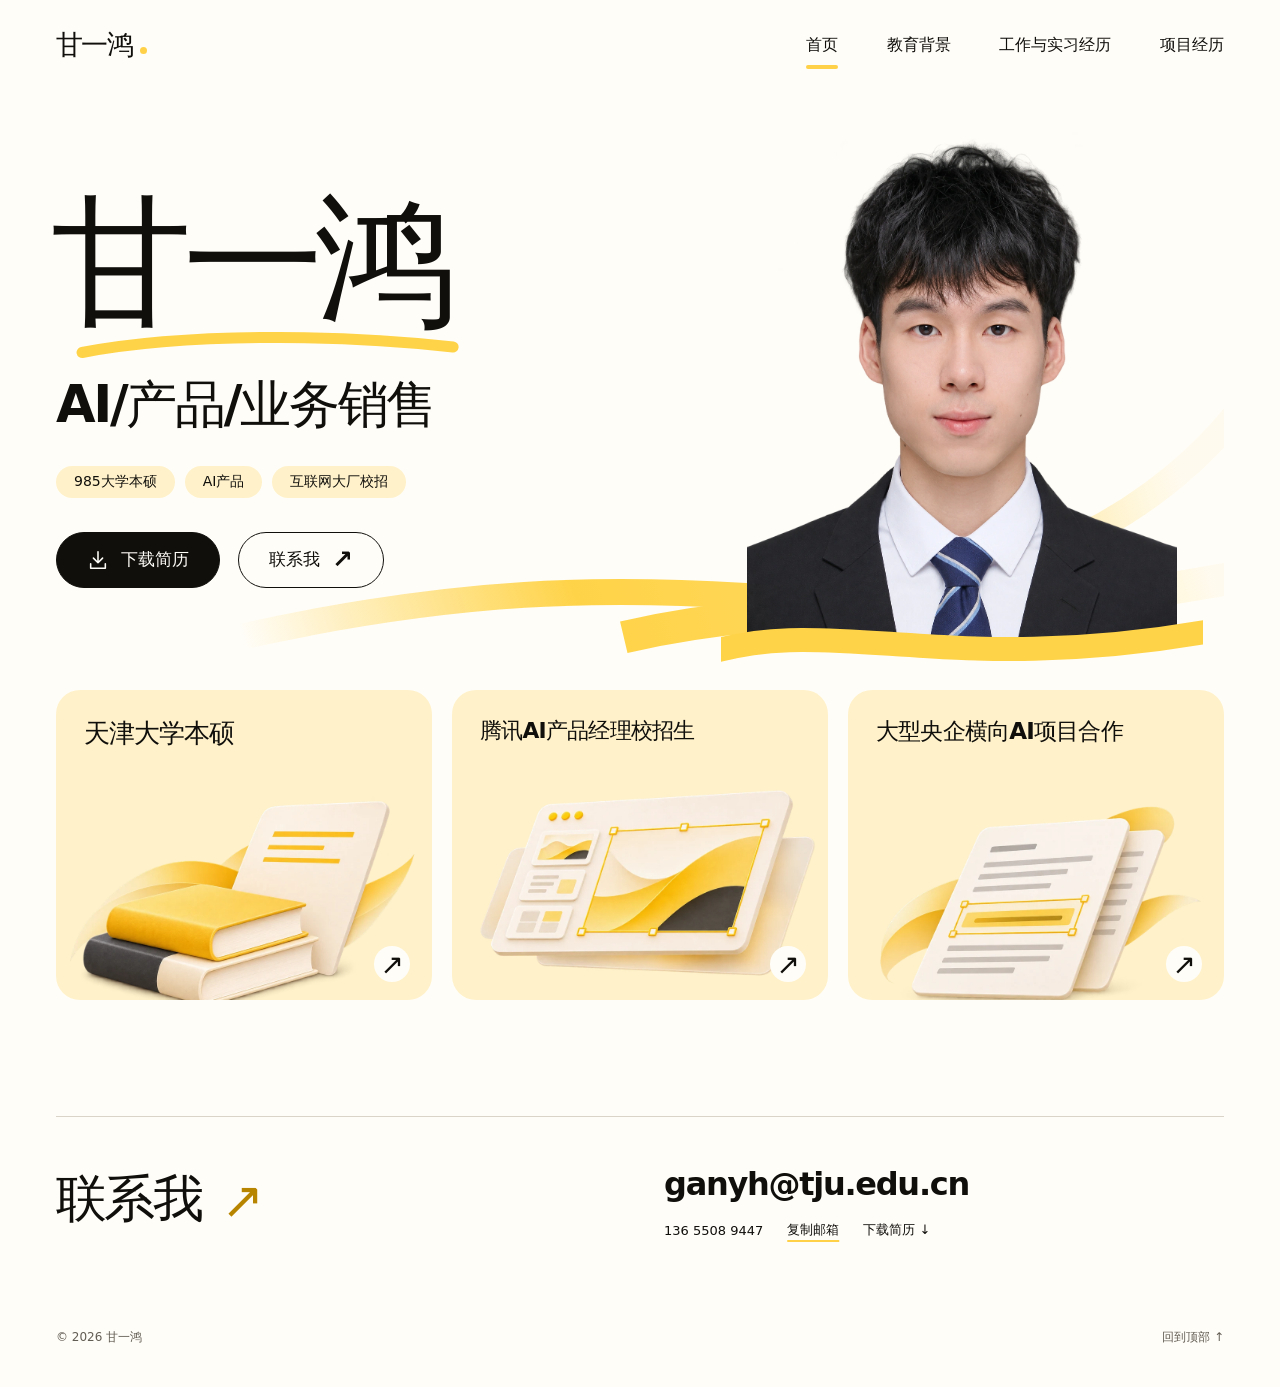
==== commit 57a5d97a: "Update resume with current portfolio URL and white header" ====
--- a/index.html
+++ b/index.html
@@ -30,7 +30,7 @@
 <h1 id="home-name">甘一鸿<svg viewBox="0 0 500 35" fill="none" aria-hidden="true"><path d="M14 27C140 3 332 3 483 20" stroke="#ffd348" stroke-width="14" stroke-linecap="round"/></svg></h1>
 <p class="home-role home-directions">AI/产品/业务销售</p>
 <ul class="personal-tags" aria-label="个人标签"><li>985大学本硕</li><li>AI产品</li><li>互联网大厂校招</li></ul>
-<div class="hero-actions"><a class="button button-primary" href="assets/resume.pdf" download="甘一鸿-个人简历.pdf"><svg viewBox="0 0 24 24" fill="none" aria-hidden="true"><path d="M12 3v12m-5-5 5 5 5-5M4 16v5h16v-5" stroke="currentColor" stroke-width="1.7" stroke-linecap="round" stroke-linejoin="round"/></svg>下载简历</a><a class="button button-outline" href="#contact">联系我 <span aria-hidden="true">↗</span></a></div>
+<div class="hero-actions"><a class="button button-primary" href="assets/resume.pdf?v=20261120-2" download="甘一鸿-个人简历.pdf"><svg viewBox="0 0 24 24" fill="none" aria-hidden="true"><path d="M12 3v12m-5-5 5 5 5-5M4 16v5h16v-5" stroke="currentColor" stroke-width="1.7" stroke-linecap="round" stroke-linejoin="round"/></svg>下载简历</a><a class="button button-outline" href="#contact">联系我 <span aria-hidden="true">↗</span></a></div>
 </div>
 <div class="portrait-stage hero-enter" style="--enter-delay:120ms"><img class="profile-portrait" src="assets/portrait-hd.webp" width="1145" height="1374" alt="甘一鸿的个人照片" fetchpriority="high"><svg class="portrait-front-ribbon" viewBox="0 0 600 75" fill="none" aria-hidden="true"><path d="M-30 58C135 0 280 90 635 22" stroke="#ffd348" stroke-width="30"/></svg></div>
 </section>
@@ -46,7 +46,7 @@
 </main>
 <section class="contact-strip wrap" id="contact" aria-labelledby="contact-title">
 <div><h2 id="contact-title">联系我<span aria-hidden="true">↗</span></h2></div>
-<div class="contact-links"><a href="mailto:ganyh@tju.edu.cn" class="contact-email">ganyh@tju.edu.cn</a><div class="contact-small"><a href="tel:+8613655089447">136 5508 9447</a><button class="text-link" id="copy-email" type="button" hidden>复制邮箱</button><a href="assets/resume.pdf" download="甘一鸿-个人简历.pdf">下载简历 ↓</a></div><p class="copy-status" id="copy-status" role="status" aria-live="polite"></p></div>
+<div class="contact-links"><a href="mailto:ganyh@tju.edu.cn" class="contact-email">ganyh@tju.edu.cn</a><div class="contact-small"><a href="tel:+8613655089447">136 5508 9447</a><button class="text-link" id="copy-email" type="button" hidden>复制邮箱</button><a href="assets/resume.pdf?v=20261120-2" download="甘一鸿-个人简历.pdf">下载简历 ↓</a></div><p class="copy-status" id="copy-status" role="status" aria-live="polite"></p></div>
 </section>
 <footer class="footer wrap"><span>© <span id="current-year">2026</span> 甘一鸿</span><a href="#top">回到顶部 ↑</a></footer>
 <dialog class="image-dialog" aria-labelledby="image-dialog-title"><div class="image-dialog-heading"><h2 id="image-dialog-title">系统界面</h2><div class="image-dialog-actions"><button type="button" class="image-size-toggle" aria-pressed="false">原图尺寸</button><button type="button" class="dialog-close" aria-label="关闭大图">关闭 <span aria-hidden="true">×</span></button></div></div><div class="dialog-canvas" tabindex="0" aria-label="图片区域，可滚动查看"><img alt="" class="dialog-image"></div></dialog>
